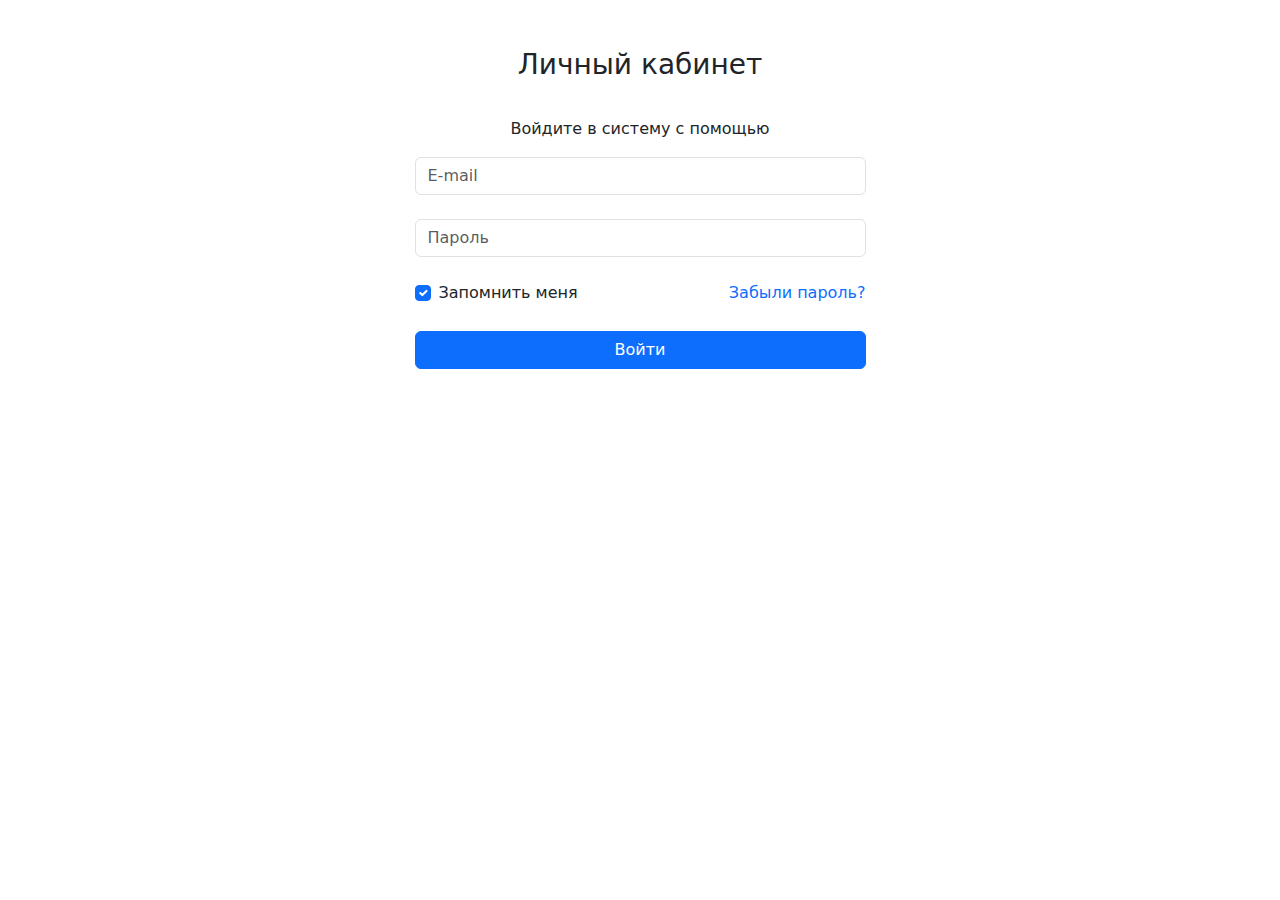
==== index.html @ 854db531 "css links" ====
<!DOCTYPE html>
<html lang="ru">

<head>
    <meta charset="utf-8">
    <meta name="viewport" content="width=device-width, initial-scale=1.0, shrink-to-fit=no">
    <title>foodsharing</title>
    <link rel="stylesheet" href="https://cdn.jsdelivr.net/npm/bootstrap@5.1.3/dist/css/bootstrap.min.css">
    <link rel="stylesheet" href="assets/css/styles.css">
    <link rel="stylesheet" href="assets/fonts/fonts.css">
</head>

<body>
    <!-- Start: 1 Row 1 Column -->
    <div class="container">
        <div class="row justify-content-center mt-lg-5">
            <div class="col-md-5 justify-content-center">
                <h3 class="text-center">Личный кабинет</h3>
                <p class="text-center" style="padding-top: 6%;">Войдите в систему с помощью</p>
                <form class="d-grid gap-4"><input class="form-control" type="email" placeholder="E-mail"><input class="form-control" type="password" placeholder="Пароль">
                    <div class="d-flex justify-content-between">
                        <div class="form-check"><input class="form-check-input" type="checkbox" id="formCheck-1" checked=""><label class="form-check-label justify-content-start" for="formCheck-1">Запомнить меня</label></div><a href="javascript:void(0)" style="text-decoration: inherit;">Забыли пароль?</a>
                    </div><button class="btn btn-primary" type="button">Войти</button>
                </form>
            </div>
        </div>
    </div><!-- End: 1 Row 1 Column -->
    <script src="https://cdn.jsdelivr.net/npm/bootstrap@5.1.3/dist/js/bootstrap.bundle.min.js"></script>
</body>

</html>
---- assets/fonts/fonts.css ----
@font-face {
    font-family: 'Muller';
    src: url('MullerRegular.eot');
    src: local('Muller Regular'), local('MullerRegular'),
        url('MullerRegular.eot?#iefix') format('embedded-opentype'),
        url('MullerRegular.woff2') format('woff2'),
        url('MullerRegular.woff') format('woff'),
        url('MullerRegular.ttf') format('truetype');
    font-weight: normal;
    font-style: normal;
}

@font-face {
    font-family: 'Muller';
    src: url('MullerLight.eot');
    src: local('Muller Light'), local('MullerLight'),
        url('MullerLight.eot?#iefix') format('embedded-opentype'),
        url('MullerLight.woff2') format('woff2'),
        url('MullerLight.woff') format('woff'),
        url('MullerLight.ttf') format('truetype');
    font-weight: 300;
    font-style: normal;
}

@font-face {
    font-family: 'Muller';
    src: url('MullerBold.eot');
    src: local('Muller Bold'), local('MullerBold'),
        url('MullerBold.eot?#iefix') format('embedded-opentype'),
        url('MullerBold.woff2') format('woff2'),
        url('MullerBold.woff') format('woff'),
        url('MullerBold.ttf') format('truetype');
    font-weight: bold;
    font-style: normal;
}

@font-face {
    font-family: 'Muller';
    src: url('MullerExtraBold.eot');
    src: local('Muller ExtraBold'), local('MullerExtraBold'),
        url('MullerExtraBold.eot?#iefix') format('embedded-opentype'),
        url('MullerExtraBold.woff2') format('woff2'),
        url('MullerExtraBold.woff') format('woff'),
        url('MullerExtraBold.ttf') format('truetype');
    font-weight: 800;
    font-style: normal;
}

.muller {
    font-family: Muller,serif;
    font-style: normal;
    font-weight: normal;
}
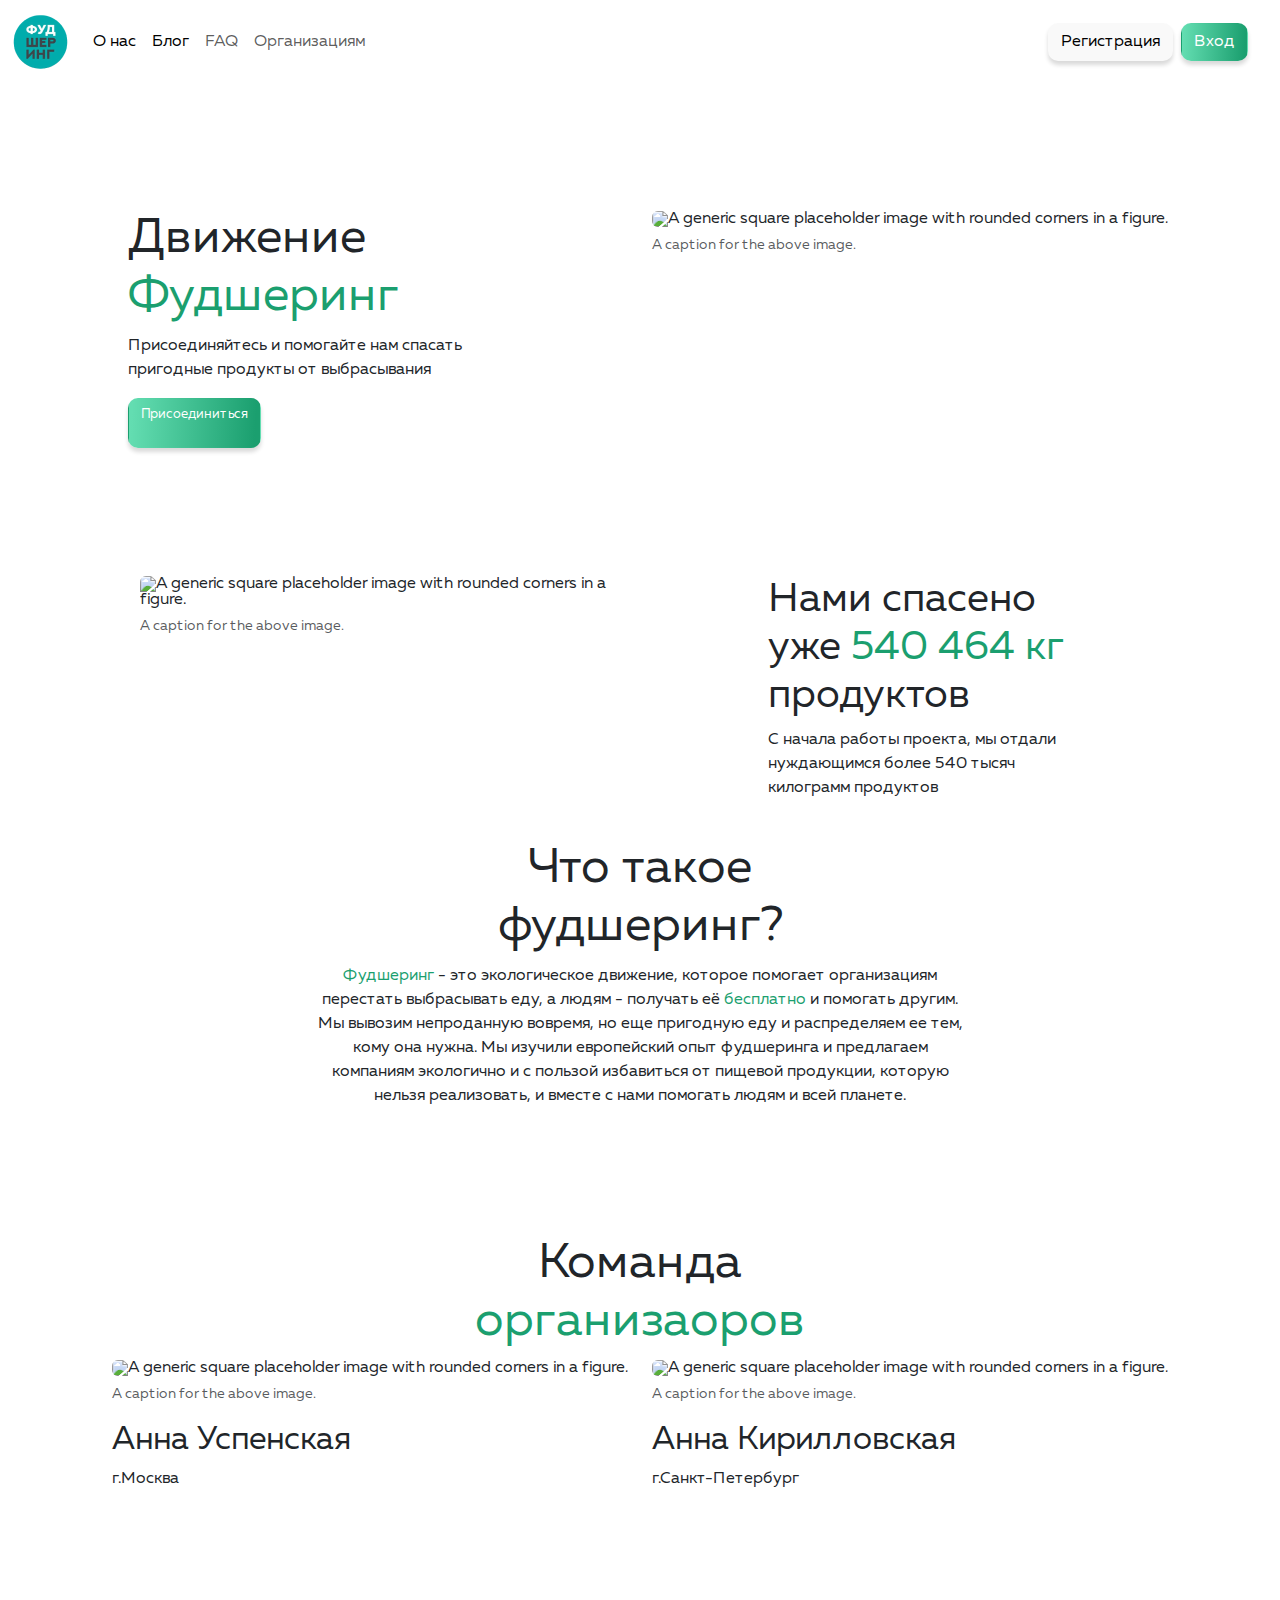
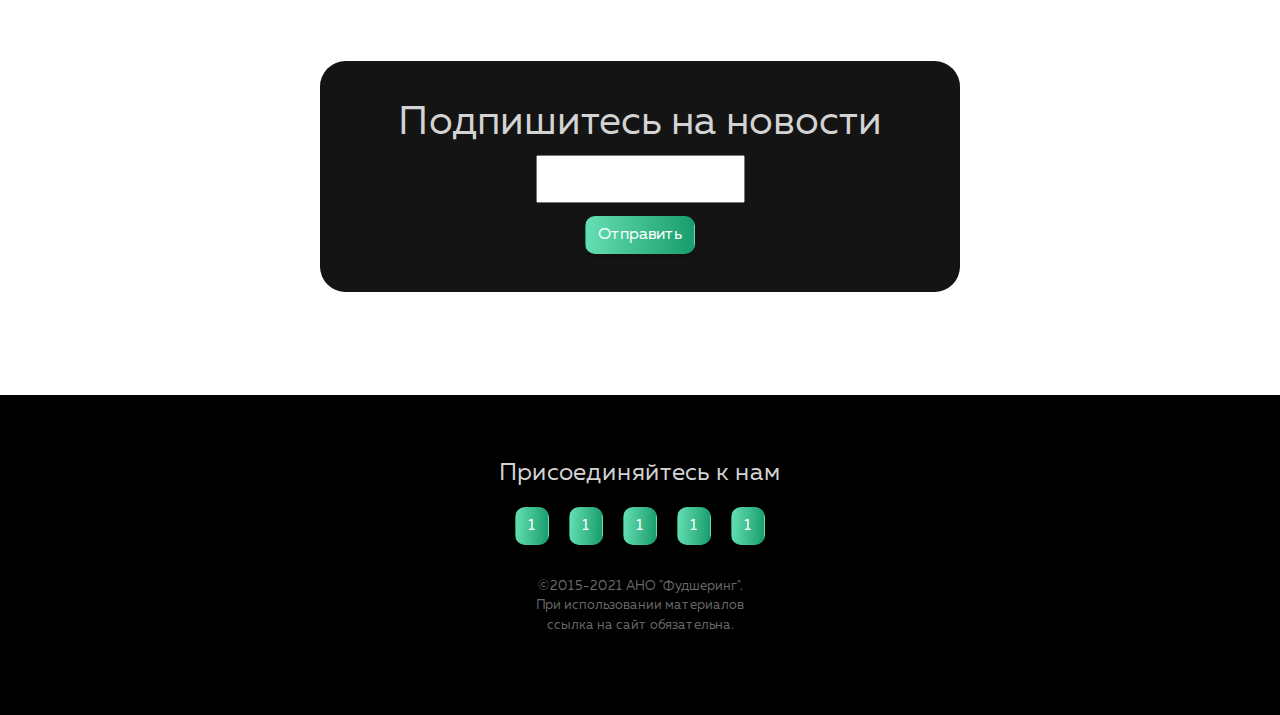
==== commit da4572a0: "code style corrections" ====
--- a/index.html
+++ b/index.html
@@ -10,21 +10,99 @@
     <link rel="stylesheet" href="assets/fonts/fonts.css">
 </head>
 
-<body>
-    <!-- Start: 1 Row 1 Column -->
-    <div class="container">
-        <div class="row justify-content-center mt-lg-5">
-            <div class="col-md-5 justify-content-center">
-                <h3 class="text-center">Личный кабинет</h3>
-                <p class="text-center" style="padding-top: 6%;">Войдите в систему с помощью</p>
-                <form class="d-grid gap-4"><input class="form-control" type="email" placeholder="E-mail"><input class="form-control" type="password" placeholder="Пароль">
-                    <div class="d-flex justify-content-between">
-                        <div class="form-check"><input class="form-check-input" type="checkbox" id="formCheck-1" checked=""><label class="form-check-label justify-content-start" for="formCheck-1">Запомнить меня</label></div><a href="javascript:void(0)" style="text-decoration: inherit;">Забыли пароль?</a>
-                    </div><button class="btn btn-primary" type="button">Войти</button>
-                </form>
+<body class="muller">
+    <nav class="navbar navbar-light navbar-expand-md">
+        <div class="container-fluid"><a class="navbar-brand" href="#"><img src="assets/img/logo.png"></a><button data-bs-toggle="collapse" class="navbar-toggler" data-bs-target="#navcol-1"><span class="visually-hidden">Toggle navigation</span><span class="navbar-toggler-icon"></span></button>
+            <div class="collapse navbar-collapse muller" id="navcol-1">
+                <ul class="navbar-nav">
+                    <li class="nav-item"><a class="nav-link active" href="#">О нас</a></li>
+                    <li class="nav-item"><a class="nav-link active" href="#">Блог</a></li>
+                    <li class="nav-item"><a class="nav-link" href="#">FAQ</a></li>
+                    <li class="nav-item"><a class="nav-link" href="#">Организациям</a></li>
+                </ul>
+                <div class="navbar-nav ms-auto mb-2 mb-lg-0">
+                    <button class="btn btn-white" type="button">Регистрация</button><span style="width: 8px"></span><button class="btn btn-green" type="button">Вход</button><span style="width: 20px"></span>
+                </div>
             </div>
         </div>
-    </div><!-- End: 1 Row 1 Column -->
+    </nav>
+
+    <div class='container-fluid'>
+        <div class='row' style="margin-top:10vw;">
+            <div class='col-md-6' style="padding-left:10vw;">
+                <h1 style='font-size:3em'>Движение<br><span class='span-green'>Фудшеринг</span></h1>
+                <p>Присоединяйтесь и помогайте нам спасать<br>пригодные продукты от выбрасывания</p>
+                <button class="btn btn-green" type="button"><p style="font-size: small;">Присоединиться</p></button>
+            </div>
+            <div class='col-md-6'>
+                <figure class="figure">
+                    <img src="..." class="figure-img img-fluid rounded" alt="A generic square placeholder image with rounded corners in a figure.">
+                    <figcaption class="figure-caption">A caption for the above image.</figcaption>
+                </figure>
+            </div>
+        </div>
+        <div class='row' style="margin-top: 10vw;">
+            <div class='col-md-6'>
+                <figure class="figure" style="padding-left: 10vw;">
+                    <img src="..." class="figure-img img-fluid rounded" alt="A generic square placeholder image with rounded corners in a figure.">
+                    <figcaption class="figure-caption">A caption for the above image.</figcaption>
+                </figure>
+            </div>
+            <div class='col-md-6' style="padding-left: 10vw;">
+                <h1 class="header">Нами спасено<br>уже <span class='span-green'>540 464 кг</span><br>продуктов</h1>
+                <p>С начала работы проекта, мы отдали <br>нуждающимся более 540 тысяч<br>килограмм продуктов</p>
+            </div>
+        </div>
+        <div>
+            <h1 style="text-align: center;font-size:3em;margin-top:2vw;">Что такое<br>фудшеринг?</h1>
+            <p style="text-align: center;"><span class='span-green'>Фудшеринг</span> - это экологическое движение, которое помогает организациям<br>перестать выбрасывать еду, а людям - получать её <span class='span-green'>бесплатно</span> и помогать другим.<br>Мы вывозим непроданную вовремя, но еще пригодную еду и распределяем ее тем,<br>кому она нужна. Мы изучили европейский опыт фудшеринга и предлагаем<br>компаниям экологично и с пользой избавиться от пищевой продукции, которую<br>нельзя реализовать, и вместе с нами помогать людям и всей планете.</p>
+        </div>
+        <div style="margin-top: 10vw;">
+            <h1 style="text-align: center;font-size:3em">Команда <br><span class='span-green'>организаоров</span></h1>
+        </div>
+        <div class='row' style="margin-bottom: 12vw;">
+            <div class='col-md-6'>
+                <div style="float: right;">
+                    <figure class="figure">
+                        <img src="..." class="figure-img img-fluid rounded" alt="A generic square placeholder image with rounded corners in a figure.">
+                        <figcaption class="figure-caption">A caption for the above image.</figcaption>
+                    </figure>
+                    <h2>Анна Успенская</h2>
+                    <p>г.Москва</p>
+                </div>
+            </div>
+            <div class='col-md-6'>
+                <div>
+                    <figure class="figure">
+                        <img src="..." class="figure-img img-fluid rounded" alt="A generic square placeholder image with rounded corners in a figure.">
+                        <figcaption class="figure-caption">A caption for the above image.</figcaption>
+                    </figure>
+                    <h2>Анна Кирилловская</h2>
+                    <p>г.Санкт-Петербург</p>
+                </div>
+            </div>
+        </div>
+        <div class="container" style="background-color: rgb(20,20,20);padding-top:3vw;padding-bottom:3vw;width: 50vw;margin-bottom:8vw;border-radius: 2vw;">
+            <h1 style="text-align:center; color: lightgrey;">Подпишитесь на новости</h1>
+            <div class="d-flex justify-content-center"><input></div>
+            <div class="d-flex justify-content-center" style="margin-top:1vw;"><button class="btn btn-green" type="button">Отправить</button></div>
+        </div>
+    </div>
+    <footer class="container-fluid" style="background-color: black;padding-top: 5vw;padding-bottom: 5vw;">
+        <h1 style="text-align: center;color:lightgrey;font-size: x-large;">Присоединяйтесь к нам</h1>
+        <div class='d-flex justify-content-center' style="margin-top:1.5vw;">
+            <div style="margin-left:10px;margin-right:10px"><button class="btn btn-green" type="button">1</button></div>
+            <div style="margin-left:10px;margin-right:10px"><button class="btn btn-green" type="button">1</button></div>
+            <div style="margin-left:10px;margin-right:10px"><button class="btn btn-green" type="button">1</button></div>
+            <div style="margin-left:10px;margin-right:10px"><button class="btn btn-green" type="button">1</button></div>
+            <div style="margin-left:10px;margin-right:10px"><button class="btn btn-green" type="button">1</button></div>
+        </div>
+        <p style='text-align: center;color:dimgray;font-size: small;margin-top: 2.5vw;'>
+            ©2015-2021 АНО "Фудшеринг".<br>
+            При использовании материалов<br>
+            ссылка на сайт обязательна.
+        </p>
+    </footer>
     <script src="https://cdn.jsdelivr.net/npm/bootstrap@5.1.3/dist/js/bootstrap.bundle.min.js"></script>
 </body>
 
--- a/assets/css/styles.css
+++ b/assets/css/styles.css
@@ -0,0 +1,39 @@
+a:hover {
+    text-decoration:underline !important
+}
+input {
+    height: 48px
+}
+.btn-green {
+    background: linear-gradient(93.34deg, #63DDB1 2.67%, #1B9F6F 95.67%);
+    box-shadow: 0 4px 4px rgba(0, 0, 0, 0.15);
+    border-radius: 10px;
+    color: white;
+}
+.btn.btn-green:hover {
+    color: white;
+}
+.btn.btn-green:focus, .btn.btn-white:focus {
+    box-shadow: 0 4px 4px rgba(0, 0, 0, 0.15);
+}
+.btn.btn-green:active, .btn.btn-white:active {
+    box-shadow: inset 4px 4px 4px rgba(0, 0, 0, 0.35);
+}
+.form-check-input.checkbox-green:checked {
+    background: #53D0A3 url("data:image/svg+xml,%3csvg xmlns='http://www.w3.org/2000/svg' viewBox='0 0 20 20'%3e%3cpath fill='none' stroke='%23fff' stroke-linecap='round' stroke-linejoin='round' stroke-width='3' d='M6 10l3 3l6-6'/%3e%3c/svg%3e");
+    border-color: #53D0A3;
+}
+.btn-white {
+    background: #F9F9F9;
+    box-shadow: 0 4px 4px rgba(0, 0, 0, 0.15);
+    border-radius: 10px;
+    box-sizing: border-box;
+    color: black;
+}
+.btn.btn-white:hover {
+    color: black;
+}
+.span-green {
+    color: #1B9F6F;
+}
+
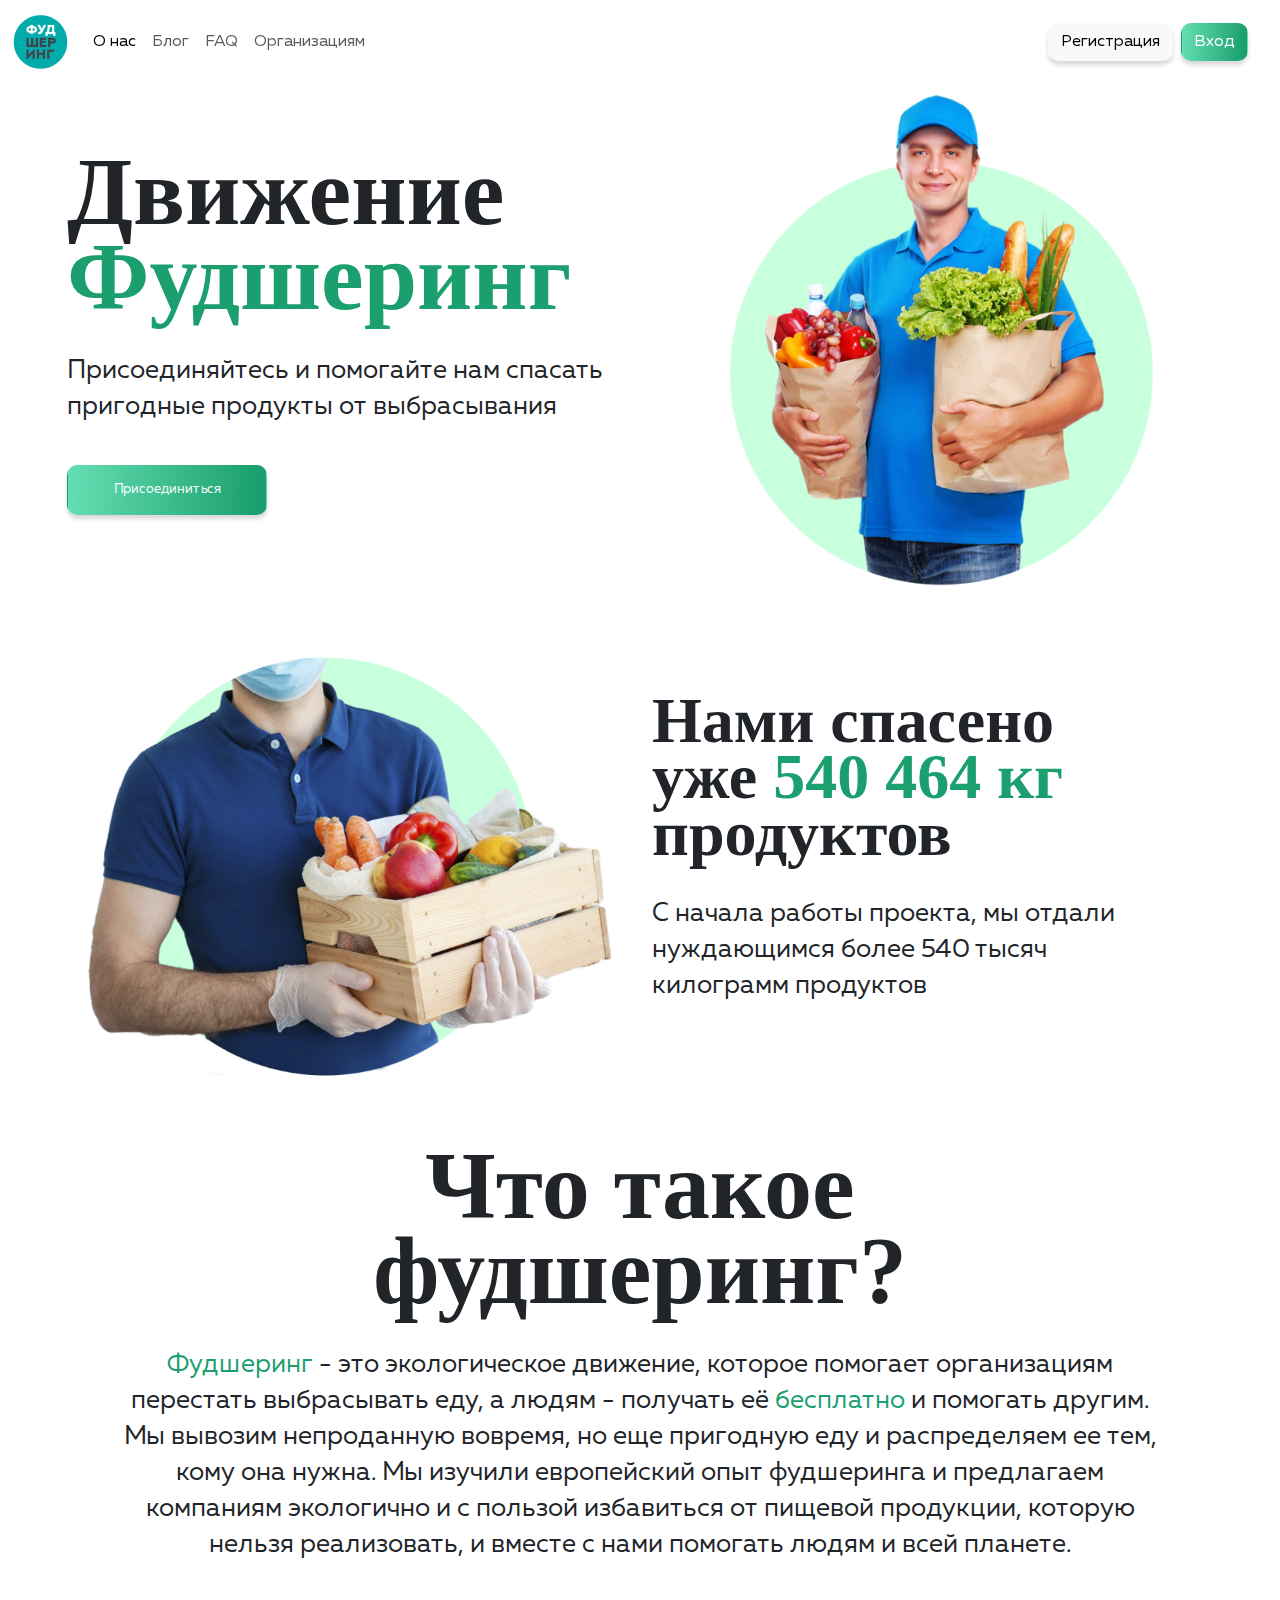
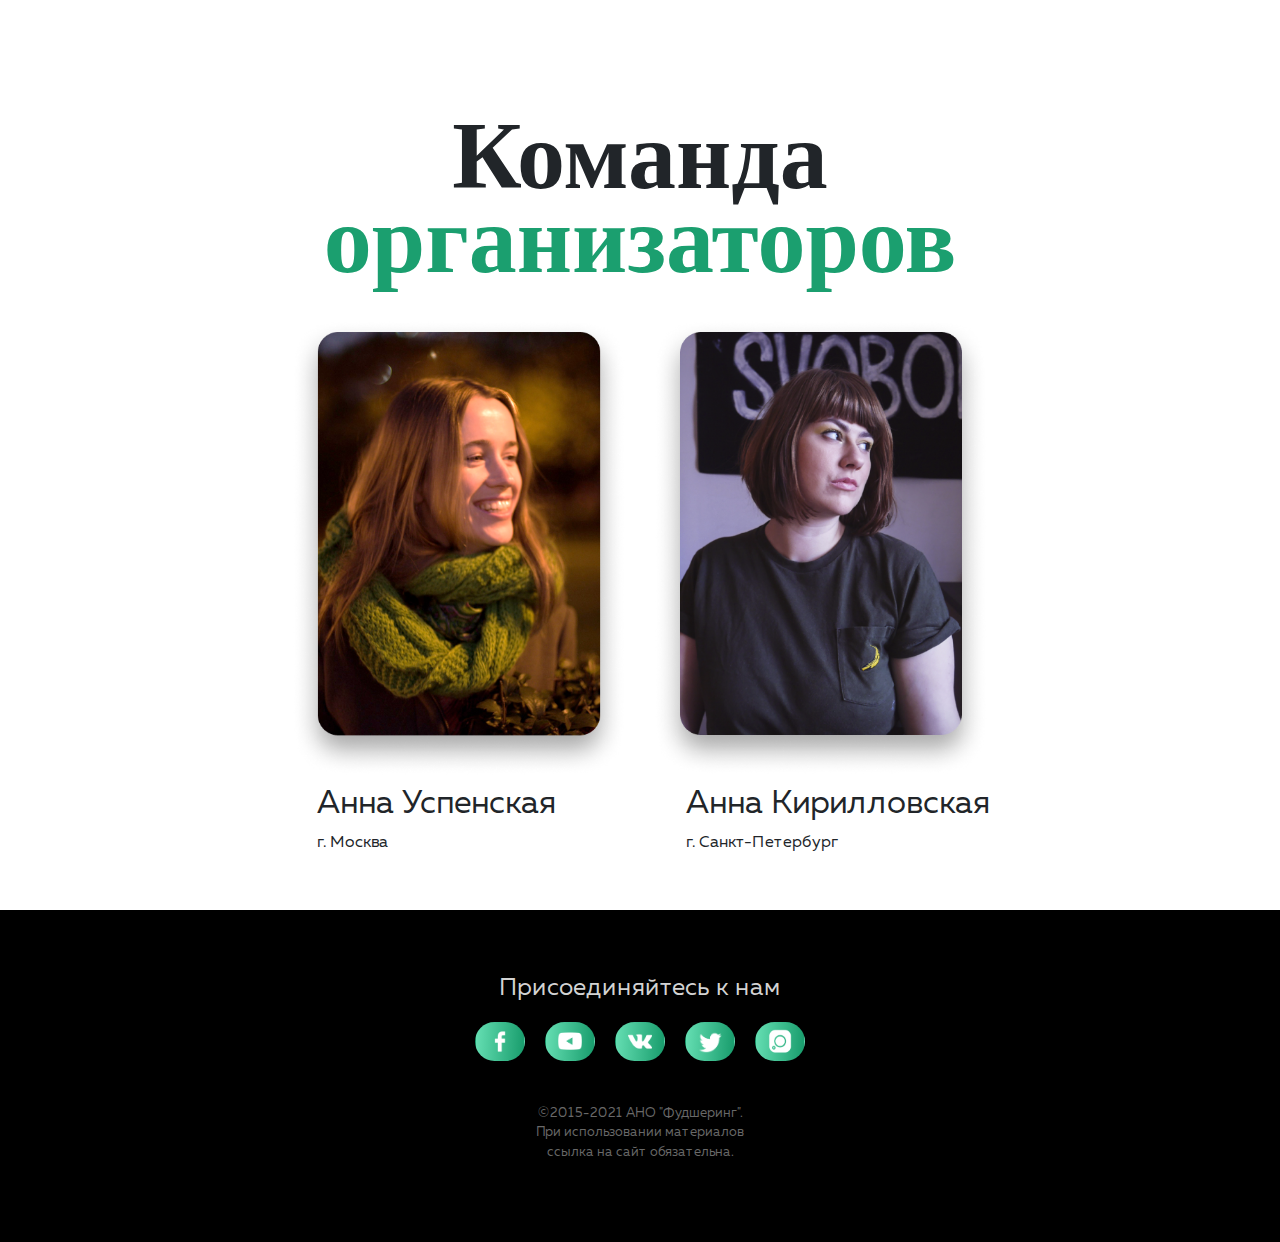
==== commit 4982f961: "fixes of index" ====
--- a/index.html
+++ b/index.html
@@ -11,12 +11,12 @@
 </head>
 
 <body class="muller">
-    <nav class="navbar navbar-light navbar-expand-md">
+    <nav class="navbar navbar-light navbar-expand-md fixed-top">
         <div class="container-fluid"><a class="navbar-brand" href="#"><img src="assets/img/logo.png"></a><button data-bs-toggle="collapse" class="navbar-toggler" data-bs-target="#navcol-1"><span class="visually-hidden">Toggle navigation</span><span class="navbar-toggler-icon"></span></button>
             <div class="collapse navbar-collapse muller" id="navcol-1">
                 <ul class="navbar-nav">
                     <li class="nav-item"><a class="nav-link active" href="#">О нас</a></li>
-                    <li class="nav-item"><a class="nav-link active" href="#">Блог</a></li>
+                    <li class="nav-item"><a class="nav-link" href="#">Блог</a></li>
                     <li class="nav-item"><a class="nav-link" href="#">FAQ</a></li>
                     <li class="nav-item"><a class="nav-link" href="#">Организациям</a></li>
                 </ul>
@@ -27,75 +27,88 @@
         </div>
     </nav>
 
-    <div class='container-fluid'>
-        <div class='row' style="margin-top:10vw;">
-            <div class='col-md-6' style="padding-left:10vw;">
-                <h1 style='font-size:3em'>Движение<br><span class='span-green'>Фудшеринг</span></h1>
-                <p>Присоединяйтесь и помогайте нам спасать<br>пригодные продукты от выбрасывания</p>
-                <button class="btn btn-green" type="button"><p style="font-size: small;">Присоединиться</p></button>
+    <div class='container-fluid' style="max-width: 1170px;">
+        <div class='row mt-lg-5'>
+            <div class='col-md-6 va-center d-flex justify-content-center'>
+                <h1 class="header">Движение<br><span class='span-green'>Фудшеринг</span></h1>
+                <p class="paragraph-text">Присоединяйтесь и помогайте нам спасать<br>пригодные продукты от выбрасывания</p>
+                <button class="btn btn-green btn-green-lg" type="button"><p class="cmpb" style="font-size: small;">Присоединиться</p></button>
             </div>
-            <div class='col-md-6'>
-                <figure class="figure">
-                    <img src="..." class="figure-img img-fluid rounded" alt="A generic square placeholder image with rounded corners in a figure.">
-                    <figcaption class="figure-caption">A caption for the above image.</figcaption>
-                </figure>
+            <div class='col-md-6 d-flex justify-content-center va-center'>
+                <img src="assets/img/vol.png" class="figure-img img-fluid rounded" style="max-width: 600px;" alt="">
             </div>
         </div>
-        <div class='row' style="margin-top: 10vw;">
-            <div class='col-md-6'>
-                <figure class="figure" style="padding-left: 10vw;">
-                    <img src="..." class="figure-img img-fluid rounded" alt="A generic square placeholder image with rounded corners in a figure.">
-                    <figcaption class="figure-caption">A caption for the above image.</figcaption>
-                </figure>
+        <div class='row'>
+            <div class='col-md-6 d-flex justify-content-center va-center'>
+                <img src="assets/img/saved.png" class="figure-img img-fluid" alt="">
             </div>
-            <div class='col-md-6' style="padding-left: 10vw;">
-                <h1 class="header">Нами спасено<br>уже <span class='span-green'>540 464 кг</span><br>продуктов</h1>
-                <p>С начала работы проекта, мы отдали <br>нуждающимся более 540 тысяч<br>килограмм продуктов</p>
+            <div class='col-md-6 va-center'>
+                <h1 class="header" style="font-size: 4em">Нами спасено<br>уже <span class='span-green'>540 464 кг</span><br>продуктов</h1>
+                <p class="paragraph-text">С начала работы проекта, мы отдали <br>нуждающимся более 540 тысяч<br>килограмм продуктов</p>
             </div>
         </div>
         <div>
-            <h1 style="text-align: center;font-size:3em;margin-top:2vw;">Что такое<br>фудшеринг?</h1>
-            <p style="text-align: center;"><span class='span-green'>Фудшеринг</span> - это экологическое движение, которое помогает организациям<br>перестать выбрасывать еду, а людям - получать её <span class='span-green'>бесплатно</span> и помогать другим.<br>Мы вывозим непроданную вовремя, но еще пригодную еду и распределяем ее тем,<br>кому она нужна. Мы изучили европейский опыт фудшеринга и предлагаем<br>компаниям экологично и с пользой избавиться от пищевой продукции, которую<br>нельзя реализовать, и вместе с нами помогать людям и всей планете.</p>
+            <h1 class="header" style="text-align: center; margin-top: 2vw;">Что такое<br>фудшеринг?</h1>
+            <p style="text-align: center;" class="paragraph-text"><span class='span-green'>Фудшеринг</span> - это экологическое движение, которое помогает организациям<br>перестать выбрасывать еду, а людям - получать её <span class='span-green'>бесплатно</span> и помогать другим.<br>Мы вывозим непроданную вовремя, но еще пригодную еду и распределяем ее тем,<br>кому она нужна. Мы изучили европейский опыт фудшеринга и предлагаем<br>компаниям экологично и с пользой избавиться от пищевой продукции, которую<br>нельзя реализовать, и вместе с нами помогать людям и всей планете.</p>
         </div>
         <div style="margin-top: 10vw;">
-            <h1 style="text-align: center;font-size:3em">Команда <br><span class='span-green'>организаоров</span></h1>
+            <h1 class="header" style="text-align: center;">Команда<br><span class='span-green'>организаторов</span></h1>
         </div>
-        <div class='row' style="margin-bottom: 12vw;">
+        <div class='row' style="margin-bottom: 3vw;">
             <div class='col-md-6'>
                 <div style="float: right;">
-                    <figure class="figure">
-                        <img src="..." class="figure-img img-fluid rounded" alt="A generic square placeholder image with rounded corners in a figure.">
-                        <figcaption class="figure-caption">A caption for the above image.</figcaption>
-                    </figure>
-                    <h2>Анна Успенская</h2>
-                    <p>г.Москва</p>
+                    <img src="assets/img/anna-u.png" class="figure-img img-fluid rounded limit-img" alt="">
+                    <h2 style="margin-left: 8%">Анна Успенская</h2>
+                    <p style="margin-left: 8%">г. Москва</p>
                 </div>
             </div>
             <div class='col-md-6'>
                 <div>
-                    <figure class="figure">
-                        <img src="..." class="figure-img img-fluid rounded" alt="A generic square placeholder image with rounded corners in a figure.">
-                        <figcaption class="figure-caption">A caption for the above image.</figcaption>
-                    </figure>
-                    <h2>Анна Кирилловская</h2>
-                    <p>г.Санкт-Петербург</p>
+                    <img src="assets/img/anna-k.png" class="figure-img img-fluid rounded limit-img" alt="">
+                    <h2 style="margin-left: 6%">Анна Кирилловская</h2>
+                    <p style="margin-left: 6%">г. Санкт-Петербург</p>
                 </div>
             </div>
-        </div>
-        <div class="container" style="background-color: rgb(20,20,20);padding-top:3vw;padding-bottom:3vw;width: 50vw;margin-bottom:8vw;border-radius: 2vw;">
-            <h1 style="text-align:center; color: lightgrey;">Подпишитесь на новости</h1>
-            <div class="d-flex justify-content-center"><input></div>
-            <div class="d-flex justify-content-center" style="margin-top:1vw;"><button class="btn btn-green" type="button">Отправить</button></div>
         </div>
     </div>
     <footer class="container-fluid" style="background-color: black;padding-top: 5vw;padding-bottom: 5vw;">
         <h1 style="text-align: center;color:lightgrey;font-size: x-large;">Присоединяйтесь к нам</h1>
         <div class='d-flex justify-content-center' style="margin-top:1.5vw;">
-            <div style="margin-left:10px;margin-right:10px"><button class="btn btn-green" type="button">1</button></div>
-            <div style="margin-left:10px;margin-right:10px"><button class="btn btn-green" type="button">1</button></div>
-            <div style="margin-left:10px;margin-right:10px"><button class="btn btn-green" type="button">1</button></div>
-            <div style="margin-left:10px;margin-right:10px"><button class="btn btn-green" type="button">1</button></div>
-            <div style="margin-left:10px;margin-right:10px"><button class="btn btn-green" type="button">1</button></div>
+            <div style="margin-left:10px;margin-right:10px;width: 50px; height:50px;"><button class="btn btn-green"
+                                                                                              type="button" style="border-radius:300vw;">
+                <figure class="figure" style="margin:0;">
+                    <img src="assets/img/facebook.png" class="rounded img-fluid " alt="Photo"
+                         style="width:30px;height:25px;">
+                </figure>
+            </button></div>
+            <div style="margin-left:10px;margin-right:10px;width: 50px; height:50px;"><button class="btn btn-green"
+                                                                                              type="button" style="border-radius:300vw;">
+                <figure class="figure" style="margin:0;">
+                    <img src="assets/img/youtube.png" class="rounded img-fluid " alt="Photo"
+                         style="width:30px;height:25px;">
+                </figure>
+            </button></div>
+            <div style="margin-left:10px;margin-right:10px;width: 50px; height:50px;"><button class="btn btn-green"
+                                                                                              type="button" style="border-radius:300vw;">
+                <figure class="figure" style="margin:0;">
+                    <img src="assets/img/vk-logo.png" class="rounded img-fluid " alt="Photo"
+                         style="width:30px;height:25px;">
+                </figure>
+            </button></div>
+            <div style="margin-left:10px;margin-right:10px;width: 50px; height:50px;"><button class="btn btn-green"
+                                                                                              type="button" style="border-radius:300vw;">
+                <figure class="figure" style="margin:0;">
+                    <img src="assets/img/twitter.png" class="rounded img-fluid " alt="Photo"
+                         style="width:30px;height:25px;">
+                </figure>
+            </button></div>
+            <div style="margin-left:10px;margin-right:10px;width: 50px; height:50px;"><button class="btn btn-green"
+                                                                                              type="button" style="border-radius:300vw;">
+                <figure class="figure" style="margin:0;">
+                    <img src="assets/img/instagram.png" class="rounded img-fluid " alt="Photo"
+                         style="width:30px;height:25px;">
+                </figure>
+            </button></div>
         </div>
         <p style='text-align: center;color:dimgray;font-size: small;margin-top: 2.5vw;'>
             ©2015-2021 АНО "Фудшеринг".<br>
@@ -103,6 +116,7 @@
             ссылка на сайт обязательна.
         </p>
     </footer>
+    <script src="https://code.jquery.com/jquery-3.6.0.min.js"></script>
     <script src="https://cdn.jsdelivr.net/npm/bootstrap@5.1.3/dist/js/bootstrap.bundle.min.js"></script>
 </body>
 
--- a/assets/css/styles.css
+++ b/assets/css/styles.css
@@ -9,6 +9,10 @@
     box-shadow: 0 4px 4px rgba(0, 0, 0, 0.15);
     border-radius: 10px;
     color: white;
+}
+.btn-green-lg {
+    max-width: 200px;
+    height: 50px;
 }
 .btn.btn-green:hover {
     color: white;
@@ -36,4 +40,44 @@
 .span-green {
     color: #1B9F6F;
 }
-
+.header {
+    font-size: 6em;
+    font-family: "AGBengaly Bold",serif;
+    font-style: normal;
+    font-weight: bold;
+    line-height: 88%;
+    padding-bottom: 3vh;
+}
+.paragraph-text {
+    line-height: 140%;
+    font-size: 160%;
+    padding-bottom: 2.5vh;
+}
+.cmpb {
+    margin-bottom: 0; !important;
+    padding-bottom: 0; !important;
+}
+.span-green {
+    color: #1B9F6F;
+}
+img.limit-img {
+    height: 51vh;
+}
+.va-center {
+    display: flex;
+    flex-direction: column;
+    justify-content: center;
+}
+.extra-div::before{
+    filter:brightness(0.1)
+}
+.invert-img{
+    filter: invert(1);
+    -webkit-filter: invert(1);
+}
+.plus-btn{
+    background-color:lightgrey; width:40px;height:40px;border-radius: 20px; float:right;
+}
+.plus-btn:hover{
+    background-color: rgb(0.8, 0.8, 0.8)
+}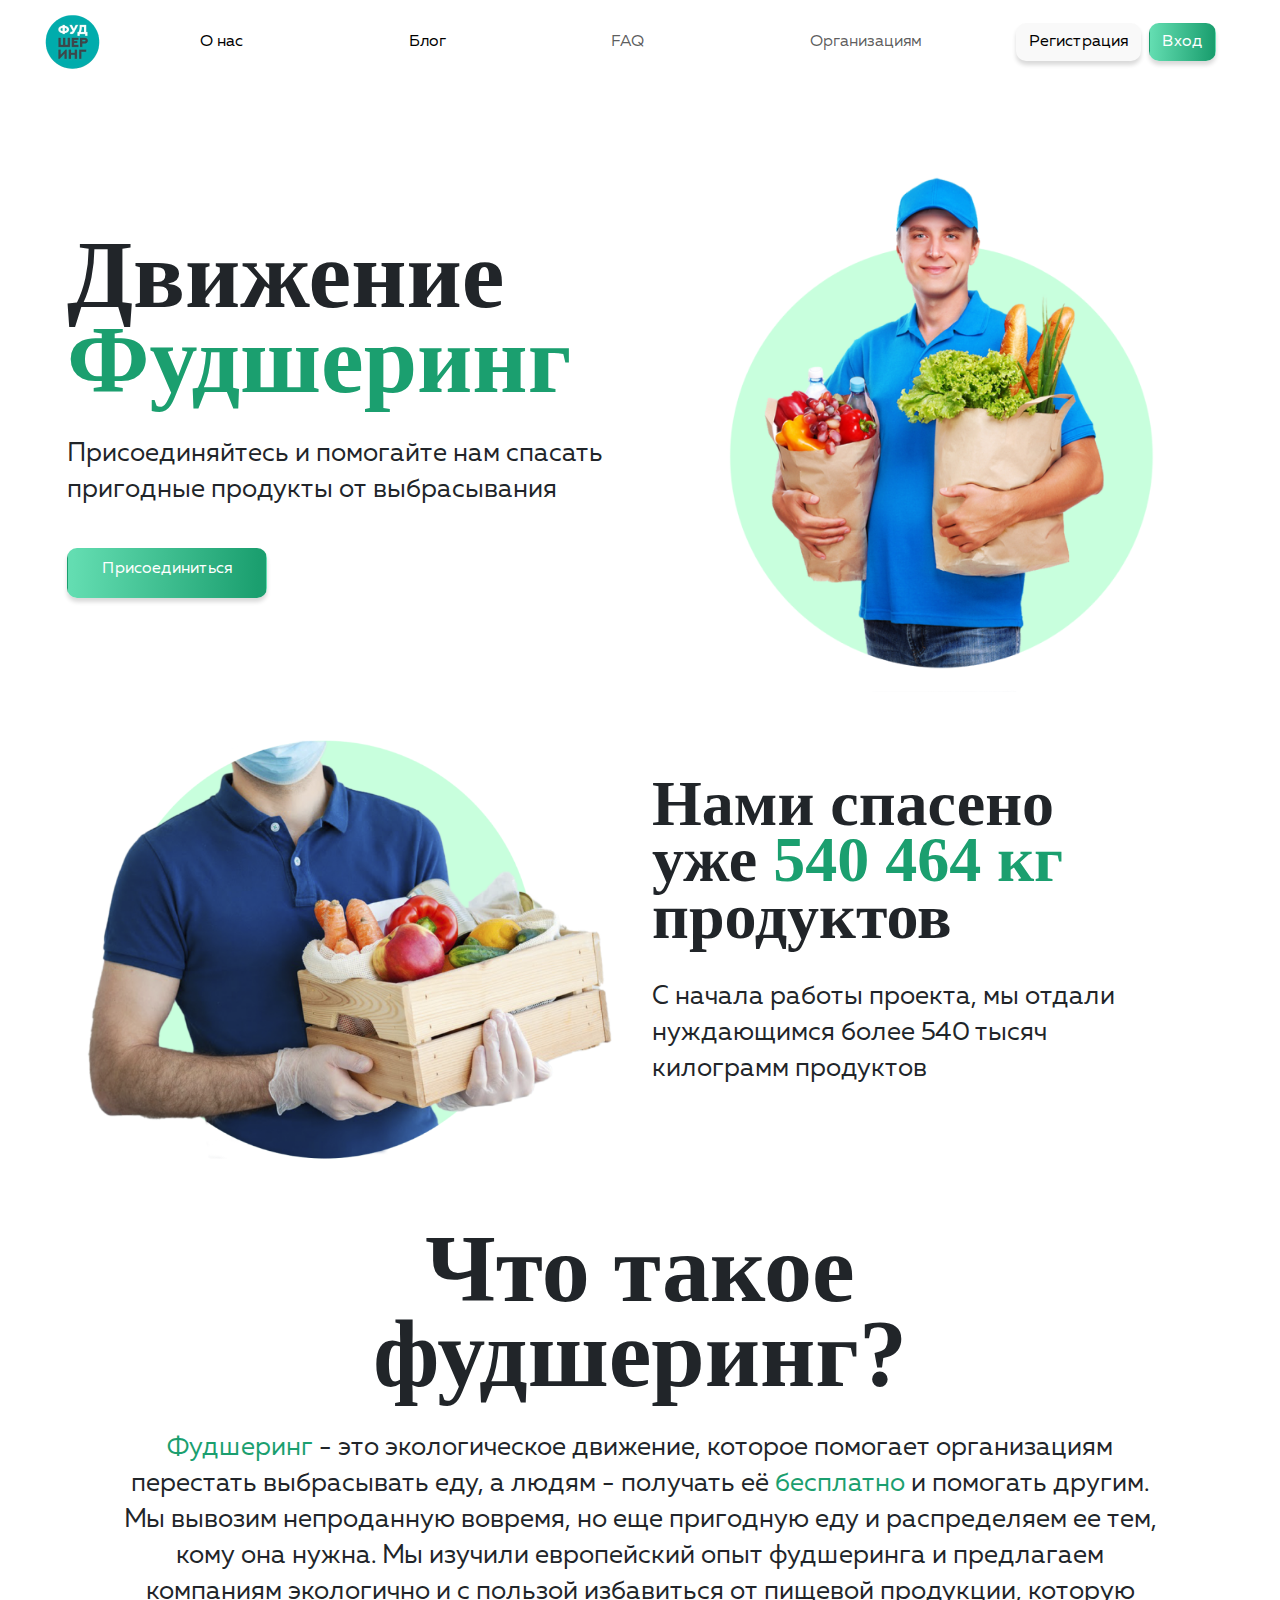
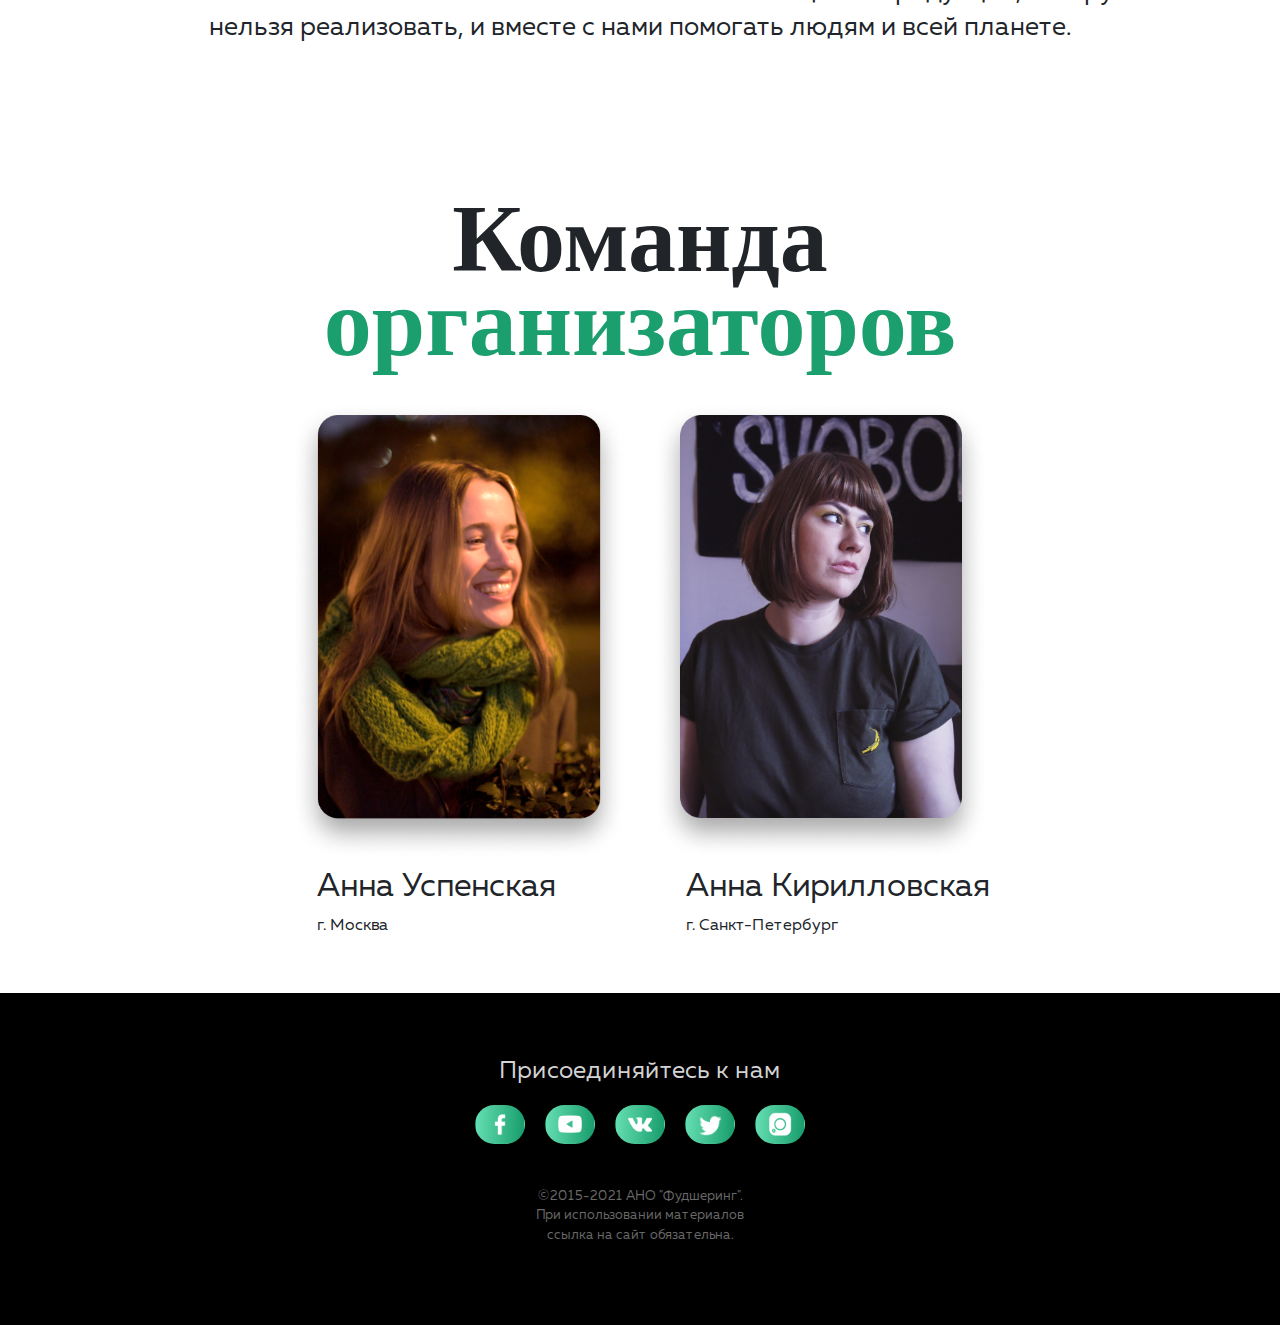
==== commit 92246933: "updated links in nav bars" ====
--- a/index.html
+++ b/index.html
@@ -11,14 +11,16 @@
 </head>
 
 <body class="muller">
-    <nav class="navbar navbar-light navbar-expand-md fixed-top">
-        <div class="container-fluid"><a class="navbar-brand" href="#"><img src="assets/img/logo.png"></a><button data-bs-toggle="collapse" class="navbar-toggler" data-bs-target="#navcol-1"><span class="visually-hidden">Toggle navigation</span><span class="navbar-toggler-icon"></span></button>
+    <nav class="navbar navbar-light navbar-expand-md" style="margin-left: 2.5vw; margin-right: 2.5vw;">
+        <div class="container-fluid"><a class="navbar-brand" href="#"><img src="assets/img/logo.png"></a><button
+                data-bs-toggle="collapse" class="navbar-toggler" data-bs-target="#navcol-1"><span
+                class="visually-hidden">Toggle navigation</span><span class="navbar-toggler-icon"></span></button>
             <div class="collapse navbar-collapse muller" id="navcol-1">
-                <ul class="navbar-nav">
-                    <li class="nav-item"><a class="nav-link active" href="#">О нас</a></li>
-                    <li class="nav-item"><a class="nav-link" href="#">Блог</a></li>
-                    <li class="nav-item"><a class="nav-link" href="#">FAQ</a></li>
-                    <li class="nav-item"><a class="nav-link" href="#">Организациям</a></li>
+                <ul class="navbar-nav d-flex justify-content-around container-fluid">
+                    <li class="nav-item"><a class="nav-link active" href="https://foodsharing.ru/about/">О нас</a></li>
+                    <li class="nav-item"><a class="nav-link active" href="https://foodsharing.ru/blog/">Блог</a></li>
+                    <li class="nav-item"><a class="nav-link" href="https://foodsharing.ru/faq/">FAQ</a></li>
+                    <li class="nav-item"><a class="nav-link" href="https://foodsharing.ru/partners/">Организациям</a></li>
                 </ul>
                 <div class="navbar-nav ms-auto mb-2 mb-lg-0">
                     <button class="btn btn-white" type="button">Регистрация</button><span style="width: 8px"></span><button class="btn btn-green" type="button">Вход</button><span style="width: 20px"></span>
@@ -32,7 +34,7 @@
             <div class='col-md-6 va-center d-flex justify-content-center'>
                 <h1 class="header">Движение<br><span class='span-green'>Фудшеринг</span></h1>
                 <p class="paragraph-text">Присоединяйтесь и помогайте нам спасать<br>пригодные продукты от выбрасывания</p>
-                <button class="btn btn-green btn-green-lg" type="button"><p class="cmpb" style="font-size: small;">Присоединиться</p></button>
+                <a href="recruit.html" class="btn btn-green btn-green-lg p-2" type="button"><p class="cmpb" s>Присоединиться</p></a>
             </div>
             <div class='col-md-6 d-flex justify-content-center va-center'>
                 <img src="assets/img/vol.png" class="figure-img img-fluid rounded" style="max-width: 600px;" alt="">
